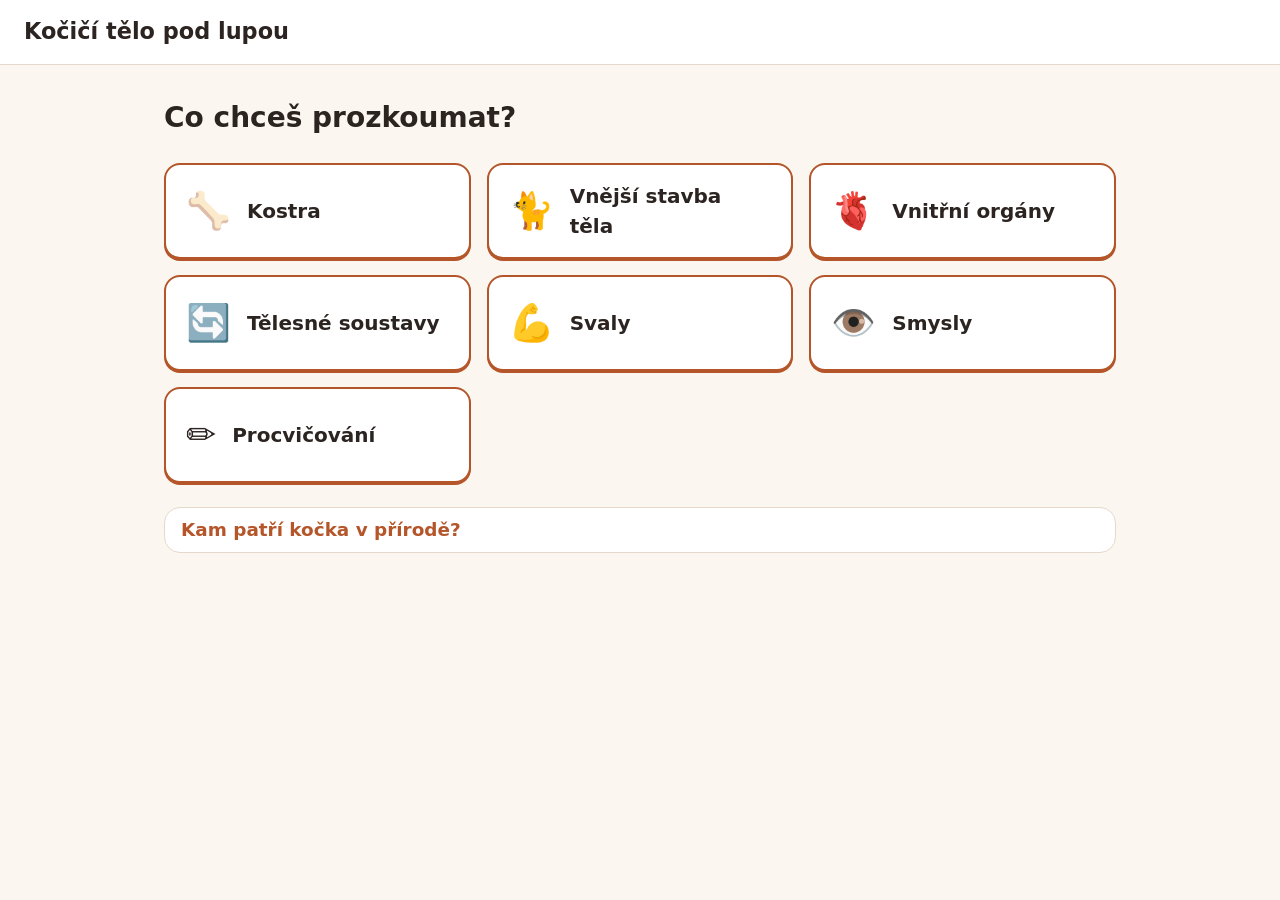
==== index.html @ aabc293d "Závěrečný kvíz with a printable Diplom (M7 stage 3) - data/zaverecny.js (sections, counts, new funny" ====
<!DOCTYPE html>
<html lang="cs">
<head>
  <meta charset="utf-8">
  <meta name="viewport" content="width=device-width, initial-scale=1">
  <title>Kočičí tělo pod lupou</title>
  <link rel="stylesheet" href="styles/main.css">
</head>
<body>
  <header class="app-header">
    <a class="app-title" href="#/">Kočičí tělo pod lupou</a>
  </header>

  <!-- Screens are rendered into #app by scripts/app.js -->
  <main id="app" class="app-main" tabindex="-1"></main>

  <noscript>
    <p class="noscript">Aplikace potřebuje zapnutý JavaScript.</p>
  </noscript>

  <!-- Classic scripts, loaded in order. No modules, no fetch(): works from file:// -->
  <script src="data/sections.js"></script>
  <script src="data/zarazeni.js"></script>
  <script src="data/spoj.js"></script>
  <script src="data/popisky.js"></script>
  <script src="data/zaverecny.js"></script>
  <script src="data/soustavy-kviz.js"></script>
  <script src="data/kostra.js"></script>
  <script src="data/vnejsi.js"></script>
  <script src="data/organy.js"></script>
  <script src="data/svaly.js"></script>
  <script src="data/smysly.js"></script>
  <script src="data/hotspots-kostra.js"></script>
  <script src="scripts/atlas.js"></script>
  <script src="scripts/quiz.js"></script>
  <script src="scripts/spoj.js"></script>
  <script src="scripts/popisky.js"></script>
  <script src="scripts/zaverecny.js"></script>
  <script src="scripts/soustavy-kviz.js"></script>
  <script src="scripts/app.js"></script>
</body>
</html>
---- styles/main.css ----
/*
 * Main stylesheet. Tablet-first: base styles target ~768-1024 px,
 * with adjustments for phones (narrow) below.
 * Touch targets are at least 44 x 44 px.
 */

:root {
  --bg: #fbf7f0;
  --surface: #ffffff;
  --text: #2b2420;
  --muted: #5c5149;
  --accent: #b5562a;        /* links, active cards; 4.9:1 on white */
  --accent-soft: #f6e3d6;
  --border: #e4d9cc;
  --focus: #1a5fb4;
  --radius: 16px;
  --tap: 44px;
}

* { box-sizing: border-box; }

/* The hidden attribute must win over display rules such as grid. */
[hidden] { display: none !important; }

html { -webkit-text-size-adjust: 100%; }

body {
  margin: 0;
  font-family: system-ui, -apple-system, "Segoe UI", Roboto, Arial, sans-serif;
  font-size: 18px;
  line-height: 1.5;
  color: var(--text);
  background: var(--bg);
}

/* Visible keyboard focus everywhere */
:focus-visible {
  outline: 3px solid var(--focus);
  outline-offset: 3px;
}
.app-main:focus { outline: none; }

/* Header */
.app-header {
  background: var(--surface);
  border-bottom: 1px solid var(--border);
  padding: 0 24px;
}
.app-title {
  display: inline-flex;
  align-items: center;
  min-height: 64px;
  font-size: 1.4rem;
  font-weight: 700;
  color: var(--text);
  text-decoration: none;
}

.app-main {
  max-width: 1000px;
  margin: 0 auto;
  padding: 24px;
}

.screen-title {
  font-size: 1.75rem;
  margin: 8px 0 24px;
}

/* Main menu: 2 columns on tablet, 3 on wide screens, 1 on phones */
.menu {
  list-style: none;
  margin: 0;
  padding: 0;
  display: grid;
  grid-template-columns: repeat(2, 1fr);
  gap: 16px;
}

.menu-card {
  display: flex;
  align-items: center;
  gap: 16px;
  min-height: 96px;
  padding: 16px 20px;
  border-radius: var(--radius);
  border: 2px solid var(--border);
  background: var(--surface);
  color: var(--text);
  text-decoration: none;
  font-size: 1.25rem;
  font-weight: 600;
}

a.menu-card {
  border-color: var(--accent);
  box-shadow: 0 2px 0 var(--accent);
}
a.menu-card:hover,
a.menu-card:active {
  background: var(--accent-soft);
}

.menu-icon { font-size: 2.25rem; line-height: 1; }
.menu-label { flex: 1; }

.menu-card.is-soon {
  color: var(--muted);
  background: #f3eee7;
  cursor: default;
}
.menu-card.is-soon .menu-icon { filter: grayscale(1); opacity: 0.6; }

.menu-badge {
  font-size: 0.8rem;
  font-weight: 600;
  padding: 4px 10px;
  border-radius: 999px;
  background: var(--border);
  color: var(--muted);
  white-space: nowrap;
}

/* Section screen */
.back-link {
  display: inline-flex;
  align-items: center;
  min-height: var(--tap);
  padding: 0 4px;
  color: var(--accent);
  font-weight: 600;
  text-decoration: none;
}
.back-link:hover { text-decoration: underline; }

.placeholder {
  padding: 32px;
  border: 2px dashed var(--border);
  border-radius: var(--radius);
  background: var(--surface);
  color: var(--muted);
  text-align: center;
}

.noscript { padding: 24px; text-align: center; }

/* Wide screens */
@media (min-width: 1100px) {
  .menu { grid-template-columns: repeat(3, 1fr); }
}

/* Phones */
@media (max-width: 600px) {
  body { font-size: 17px; }
  .app-header { padding: 0 16px; }
  .app-main { padding: 16px; }
  .menu { grid-template-columns: 1fr; gap: 12px; }
  .menu-card { min-height: 72px; }
  .screen-title { font-size: 1.5rem; }
}

/* ===================== Atlas (stage 5) ===================== */
.app-main:has(.atlas), .app-main:has(.fakta) { max-width: 1400px; }

.atlas-toolbar {
  display: flex;
  flex-wrap: wrap;
  gap: 12px 20px;
  align-items: center;
  margin: 0 0 16px;
}
.seg, .toggles { display: flex; flex-wrap: wrap; gap: 8px; }

.seg-btn, .toggle {
  min-height: var(--tap);
  min-width: var(--tap);
  padding: 0 16px;
  border-radius: 999px;
  border: 2px solid var(--accent);
  background: var(--surface);
  color: var(--accent);
  font: inherit;
  font-weight: 600;
  cursor: pointer;
}
.seg-btn[aria-pressed="true"] { background: var(--accent); color: #fff; }
.toggle::before {                       /* switch-like marker, not only colour */
  content: "";
  display: inline-block;
  width: 0.9em; height: 0.9em;
  margin-right: 8px;
  vertical-align: -0.1em;
  border: 2px solid currentColor;
  border-radius: 4px;
}
.toggle[aria-pressed="true"] { background: var(--accent-soft); }
.toggle[aria-pressed="true"]::before { background: currentColor; box-shadow: inset 0 0 0 2px var(--surface); }

/* Layout: tablet landscape and desktop = figure + card side by side;
   portrait and narrow screens = stacked. */
.atlas-layout {
  display: grid;
  grid-template-columns: minmax(0, 1fr) minmax(280px, 34%);
  gap: 20px;
  align-items: start;
}
@media (max-width: 899px), (orientation: portrait) {
  .atlas-layout { grid-template-columns: minmax(0, 1fr); }
}

.atlas-figure {
  background: #fff;
  border: 1px solid var(--border);
  border-radius: var(--radius);
  padding: 8px;
}
.atlas-svg { display: block; width: 100%; height: auto; touch-action: manipulation; }
.atlas-credit { margin: 6px 4px 0; font-size: 0.78rem; color: var(--muted); }
.atlas-credit a { color: var(--accent); }
/* "Podívej se na kosti →" under a body-part card. */
.card-link { margin: 16px 0 0; display: flex; flex-wrap: wrap; gap: 8px; }
.card-link .part-link { display: inline-flex; }

/* Hotspots: invisible until hovered, focused or selected. */
.hotspot polygon {
  fill: rgba(181, 86, 42, 0);
  stroke: rgba(181, 86, 42, 0);
  stroke-width: 2px;
  vector-effect: non-scaling-stroke;
  cursor: pointer;
  transition: fill .15s;
}
.hotspot:hover polygon { fill: rgba(181, 86, 42, 0.14); stroke: rgba(181, 86, 42, 0.6); }
.hotspot:focus { outline: none; }
.hotspot:focus-visible polygon { fill: rgba(26, 95, 180, 0.12); stroke: var(--focus); stroke-width: 3px; }
.hotspot.is-selected polygon { fill: rgba(181, 86, 42, 0.32); stroke: var(--accent); stroke-width: 3px; }

/* Margin labels ("Popisky") */
.atlas-label { fill: #2b2420; font-family: system-ui, -apple-system, "Segoe UI", Roboto, Arial, sans-serif; cursor: pointer; }
.atlas-label.is-selected { fill: var(--accent); font-weight: 700; }
.atlas-leader { stroke: #8a7d74; stroke-width: 1.5px; vector-effect: non-scaling-stroke; }
.atlas-leader.is-selected { stroke: var(--accent); stroke-width: 2.5px; }
.atlas-dot { fill: #8a7d74; stroke: #fff; stroke-width: 1px; vector-effect: non-scaling-stroke; }
.atlas-dot.is-selected { fill: var(--accent); }

/* Info card */
.atlas-card {
  background: var(--surface);
  border: 2px solid var(--border);
  border-radius: var(--radius);
  padding: 16px 20px;
  min-height: 120px;
}
.card-empty { color: var(--muted); margin: 24px 0; text-align: center; }
.card-head { display: flex; align-items: flex-start; gap: 8px; }
.card-title { flex: 1; margin: 0; font-size: 1.75rem; line-height: 1.2; }
.card-close {
  min-width: var(--tap); min-height: var(--tap);
  border: 0; border-radius: 50%;
  background: var(--accent-soft); color: var(--text);
  font-size: 1.6rem; line-height: 1; cursor: pointer;
}
.card-latin { margin: 2px 0 0; font-style: italic; color: var(--muted); font-size: 0.95rem; }
.card-badge {
  display: inline-block; margin: 8px 0 0; padding: 2px 10px;
  border-radius: 999px; background: var(--accent-soft); font-size: 0.8rem; font-weight: 600;
}
.card-h { margin: 16px 0 4px; font-size: 1.05rem; color: var(--accent); }
.card-p { margin: 0; }
.card-extra-h { margin-top: 24px; padding-top: 12px; border-top: 1px solid var(--border); color: var(--text); }
.extra { border-bottom: 1px solid var(--border); }
.extra summary {
  min-height: var(--tap); display: flex; align-items: center;
  font-weight: 600; cursor: pointer; list-style-position: inside;
}
.extra-body { padding: 0 0 12px; }
.extra-body .card-p { margin: 4px 0; }

@media (max-width: 600px) {
  .card-title { font-size: 1.5rem; }
  .seg-btn, .toggle { padding: 0 12px; }
}

/* Phones: with labels on, keep the figure readable and let it scroll sideways. */
@media (max-width: 600px) {
  .atlas-figure.has-labels.is-wide { overflow-x: auto; -webkit-overflow-scrolling: touch; }
  .atlas-figure.has-labels.is-wide .atlas-svg { width: 760px; max-width: none; }
}

/* ===================== Quiz (stage 6) ===================== */
.screen-head { display: flex; flex-wrap: wrap; align-items: center; justify-content: space-between; gap: 12px; }
.screen-head .screen-title { margin: 8px 0 16px; }
.quiz-open, .quiz-next {
  display: inline-flex; align-items: center; justify-content: center;
  min-height: var(--tap); padding: 0 22px;
  border-radius: 999px; border: 2px solid var(--accent);
  background: var(--accent); color: #fff;
  font: inherit; font-weight: 700; text-decoration: none; cursor: pointer;
}
.quiz-secondary { background: var(--surface); color: var(--accent); }
.quiz-head { margin: 0 0 12px; }
.quiz-progress { margin: 0; color: var(--muted); font-weight: 600; }
.quiz-prompt { margin: 4px 0 0; font-size: 2rem; line-height: 1.2; }
.quiz-prompt:focus { outline: none; }

/* No hover reveal in the quiz: the outline would give the answer away. */
.quiz-svg .hotspot:hover polygon { fill: rgba(0,0,0,0); stroke: rgba(0,0,0,0); }
.quiz-svg .hotspot.is-right polygon { fill: rgba(38, 140, 70, 0.35); stroke: #1f7a3d; stroke-width: 3px; }
.quiz-svg .hotspot.is-wrong polygon { fill: rgba(200, 40, 40, 0.30); stroke: #b3261e; stroke-width: 3px; }
.quiz-svg.is-answered .hotspot { cursor: default; }

.quiz-verdict { margin: 0 0 8px; font-size: 1.5rem; font-weight: 700; }
.quiz-verdict.is-right { color: #1f7a3d; }
.quiz-verdict.is-wrong { color: #b3261e; }
.quiz-verdict.is-right::before { content: "✓ "; }
.quiz-verdict.is-wrong::before { content: "✗ "; }
.quiz-miss { margin: 0; color: var(--muted); }
.quiz-feedback .quiz-next { margin-top: 16px; }
.quiz-summary { max-width: 640px; }
.quiz-missed { margin: 4px 0 0; padding-left: 20px; }
.quiz-missed li { margin: 6px 0; }
.quiz-actions { display: flex; flex-wrap: wrap; gap: 12px; margin-top: 20px; }

/* ===================== Kostra part screens (M2 stage 4) ===================== */
.parts { margin: 8px 0 16px; }
.parts-h { margin: 0 0 8px; font-size: 1.1rem; color: var(--muted); }
.part-nav, .fig-tabs { list-style: none; margin: 0; padding: 0; display: flex; flex-wrap: wrap; gap: 8px; }
.part-link, .fig-tab {
  display: inline-flex; align-items: center; min-height: var(--tap); padding: 0 16px;
  border-radius: 999px; border: 2px solid var(--accent);
  background: var(--surface); color: var(--accent);
  font-weight: 700; text-decoration: none;
}
.part-link:hover, .fig-tab:hover { background: var(--accent-soft); }
.fig-nav { margin: 0 0 16px; }
.fig-note { margin: 0 0 12px; color: var(--muted); }
.fig-tab[aria-current="page"], .fig-tab[aria-current="step"] { background: var(--accent); color: #fff; }
.part-link:focus-visible, .fig-tab:focus-visible { outline: 3px solid var(--focus); outline-offset: 2px; }

/* ===================== Mini card "Zařazení kočky v přírodě" (M2 stage 5) ===================== */
.zarazeni { margin: 24px 0 0; background: var(--surface); border: 1px solid var(--border); border-radius: var(--radius); padding: 0 16px; }
.zar-summary { min-height: var(--tap); display: flex; align-items: center; cursor: pointer; font-weight: 700; font-size: 1.15rem; color: var(--accent); }
.zar-summary:focus-visible { outline: 3px solid var(--focus); outline-offset: 2px; border-radius: 8px; }
.zar-intro { margin: 0 0 12px; color: var(--muted); }
.zar-list { list-style: none; margin: 0 0 16px; padding: 0; }
.zar-row { position: relative; margin: 0 0 0 12px; padding: 8px 0 12px 20px; border-left: 3px solid var(--accent-soft); }
.zar-row::before { content: ""; position: absolute; left: -8px; top: 16px; width: 13px; height: 13px; border-radius: 50%; background: var(--accent); }
.zar-row.is-cat { border-left-color: transparent; }
.zar-row.is-cat .zar-name { font-size: 1.25rem; }
.zar-head { margin: 0; display: flex; flex-wrap: wrap; align-items: baseline; gap: 4px 10px; }
.zar-rank { color: var(--muted); font-size: 0.9rem; min-width: 4.5em; }
.zar-name { font-size: 1.1rem; }
.zar-la { color: var(--muted); font-style: italic; font-size: 0.95rem; }
.zar-text { margin: 4px 0 0; }
.zar-link { display: inline-flex; align-items: center; min-height: var(--tap); color: var(--accent); font-weight: 700; }

/* ===================== Quiz "Spoj, co patří k sobě" (M2 stage 6) ===================== */
.screen-games { margin-top: 0; }
.spoj-howto { margin: 4px 0 16px; color: var(--muted); }
.spoj-board { display: grid; grid-template-columns: minmax(0, 2fr) minmax(0, 3fr); gap: 16px 24px; }
.spoj-h { margin: 0 0 8px; font-size: 1.05rem; color: var(--muted); }
.spoj-col { list-style: none; margin: 0; padding: 0; display: grid; gap: 10px; }
.spoj-btn {
  position: relative; width: 100%; min-height: var(--tap); padding: 10px 14px;
  display: flex; align-items: center; gap: 10px; text-align: left;
  font: inherit; color: var(--text); background: var(--surface);
  border: 2px solid var(--border); border-radius: 12px; cursor: pointer;
}
.spoj-name { font-weight: 700; }
.spoj-btn:hover:not(:disabled) { border-color: var(--accent); }
.spoj-btn:focus-visible { outline: 3px solid var(--focus); outline-offset: 2px; }
.spoj-btn.is-picked { border-color: var(--accent); background: var(--accent-soft); box-shadow: inset 0 0 0 2px var(--accent); }
.spoj-btn.is-right { border-color: #1f7a3d; background: #e6f3ea; color: var(--text); cursor: default; }
.spoj-btn.is-funny { border-style: dashed; color: var(--muted); cursor: default; }
.spoj-btn:disabled { opacity: 1; }
.spoj-btn.is-wrong { animation: spoj-shake 0.4s; border-color: #b3261e; }
@keyframes spoj-shake { 0%, 100% { transform: none; } 25% { transform: translateX(-6px); } 75% { transform: translateX(6px); } }
@media (prefers-reduced-motion: reduce) { .spoj-btn.is-wrong { animation: none; } }
.spoj-num {
  flex: none; display: inline-flex; align-items: center; justify-content: center;
  width: 28px; height: 28px; border-radius: 50%; background: #1f7a3d; color: #fff; font-weight: 700; font-size: 0.95rem;
}
.spoj-feedback { min-height: 1.6em; margin: 16px 0 0; font-weight: 700; font-size: 1.15rem; }
.spoj-feedback.is-right { color: #1f7a3d; }
.spoj-feedback.is-wrong { color: #b3261e; }
.spoj-feedback.is-funny { color: var(--accent); }
.spoj-game .quiz-next { margin-top: 16px; }
@media (max-width: 600px) {
  .spoj-board { grid-template-columns: 1fr; }
  .spoj-names { grid-template-columns: 1fr 1fr; }
}

/* Tělesné soustavy: the chosen system's organs stay in colour and are outlined; the rest is faded. */
.system-fade { fill: rgba(255, 255, 255, 0.72); pointer-events: none; }
.atlas-figure.is-system .hotspot polygon { stroke: rgba(181, 86, 42, 0.9); stroke-width: 3px; }
.atlas-figure.is-system .hotspot:hover polygon { fill: rgba(181, 86, 42, 0.18); }
.atlas-figure.is-system .hotspot.is-selected polygon { fill: rgba(181, 86, 42, 0.40); stroke: var(--accent); stroke-width: 3px; }
.system-organs { list-style: none; margin: 4px 0 12px; padding: 0; display: flex; flex-wrap: wrap; gap: 8px; }
.organ-chip { font: inherit; min-height: 44px; padding: 8px 14px; border-radius: 22px; border: 2px solid var(--accent); background: transparent; color: inherit; cursor: pointer; }
.organ-chip:hover { background: rgba(181, 86, 42, 0.10); }
.organ-chip:focus-visible { outline: 3px solid var(--focus); outline-offset: 2px; }

/* Quiz "Do které soustavy patří?" */
.sk-answers { margin-bottom: 4px; }
.sk-option { width: 100%; text-align: left; }
.spoj-btn.is-chosen-wrong { background: #fbe9e7; }
.sk-spot polygon { fill: rgba(181, 86, 42, 0.12); stroke: var(--accent); stroke-width: 4px; }
.system-note { padding: 8px 12px; border-left: 4px solid var(--accent); background: var(--accent-soft); border-radius: 0 8px 8px 0; }

/* Jak kočka skáče (M5 stage 5): numbered step tabs, previous / next under the figure. */
.step-tabs { list-style: none; }
.step-nav { display: flex; justify-content: space-between; gap: 8px; margin: 16px 0 0; }
.step-nav .part-link:only-child { margin-left: auto; }
.atlas-figure.is-system .hotspot.is-also polygon { stroke: rgba(181, 86, 42, 0.55); stroke-dasharray: 6 4; }
.organ-chip.is-also { border-style: dashed; }

/* Smysly: Zajímavosti tab (fact cards) */
.fakta-head { display: flex; flex-wrap: wrap; align-items: center; justify-content: space-between; gap: 8px 16px; margin-bottom: 12px; }
.fakta-head .fig-note { margin: 0; }
.fakta { display: grid; grid-template-columns: repeat(auto-fill, minmax(280px, 1fr)); gap: 16px; }
.fakt { background: var(--surface); border: 1px solid var(--border); border-radius: var(--radius); padding: 16px; }
.fakt.is-focus { outline: 3px solid var(--accent); outline-offset: 2px; }
.fakt .card-title { font-size: 1.25rem; margin: 0 0 8px; }
.fakt-fig { margin: 12px 0 0; }
.fakt-fig img { display: block; max-width: 100%; height: auto; margin: 0 auto; }

/* Procvičování: games grouped by section */
.hub { display: grid; grid-template-columns: repeat(auto-fill, minmax(320px, 1fr)); gap: 16px; }
.hub-group { background: var(--surface); border: 1px solid var(--border); border-radius: var(--radius); padding: 16px; }
.hub-h { font-size: 1.25rem; margin: 0 0 12px; }
.hub .quiz-actions { flex-direction: column; align-items: stretch; }

/* Doplň popisky (M7 stage 2) */
.popisky-labels { list-style: none; margin: 0 0 12px; padding: 0; display: flex; flex-direction: column; gap: 8px; }
.popisky-label { touch-action: none; cursor: grab; }
.popisky-label.is-right { cursor: default; }
.popisky-spot { cursor: pointer; outline: none; }
.popisky-spot circle { fill: #fff; stroke: var(--accent); stroke-width: 3px; vector-effect: non-scaling-stroke; }
.popisky-spot text { fill: var(--accent); font-weight: 700; pointer-events: none; }
.popisky-spot:focus-visible circle { stroke: var(--focus); stroke-width: 5px; }
.popisky-spot.is-right circle { fill: #1f7a3d; stroke: #1f7a3d; }
.popisky-spot.is-right text { fill: #fff; }
.popisky-spot.is-wrong circle { fill: #f6d4d1; stroke: #b3261e; }
.popisky-ghost { position: fixed; z-index: 50; transform: translate(-50%, -120%); pointer-events: none; padding: 8px 14px;
  background: var(--accent); color: #fff; border-radius: 999px; font-weight: 700; box-shadow: 0 4px 12px rgba(0,0,0,.25); }

/* Závěrečný kvíz and Diplom (M7 stage 3) */
.final-choice { max-width: 720px; }
.final-answers { margin-bottom: 8px; }
.final-card:empty { display: none; }
.final-card { margin-top: 12px; }
.diplom-box { margin-top: 24px; padding-top: 16px; border-top: 1px solid var(--border); }
.diplom-box label { display: block; font-weight: 700; margin-bottom: 6px; }
.diplom-input { font: inherit; font-size: 1.2rem; min-height: var(--tap); padding: 6px 12px; width: min(100%, 360px);
  border: 2px solid var(--border); border-radius: 12px; }
.diplom-input:focus-visible { outline: 3px solid var(--focus); outline-offset: 2px; }
.diplom { margin-top: 20px; padding: 32px 24px; text-align: center; background: #fffdf8;
  border: 6px double var(--accent); border-radius: 12px; }
.diplom p { margin: 6px 0; }
.diplom-cat { font-size: 3rem; }
.diplom-title { font-size: 2.6rem; margin: 0; letter-spacing: 0.08em; text-transform: uppercase; color: var(--accent); }
.diplom-name { font-size: 2rem; font-weight: 700; }
.diplom-text { font-size: 1.15rem; }
.diplom-score { font-weight: 700; }
.diplom-date { color: var(--muted); }
@media print {
  body.print-diplom * { visibility: hidden; }
  body.print-diplom .diplom, body.print-diplom .diplom * { visibility: visible; }
  body.print-diplom .diplom { position: absolute; left: 0; top: 0; width: 100%; box-sizing: border-box; margin: 0; }
}
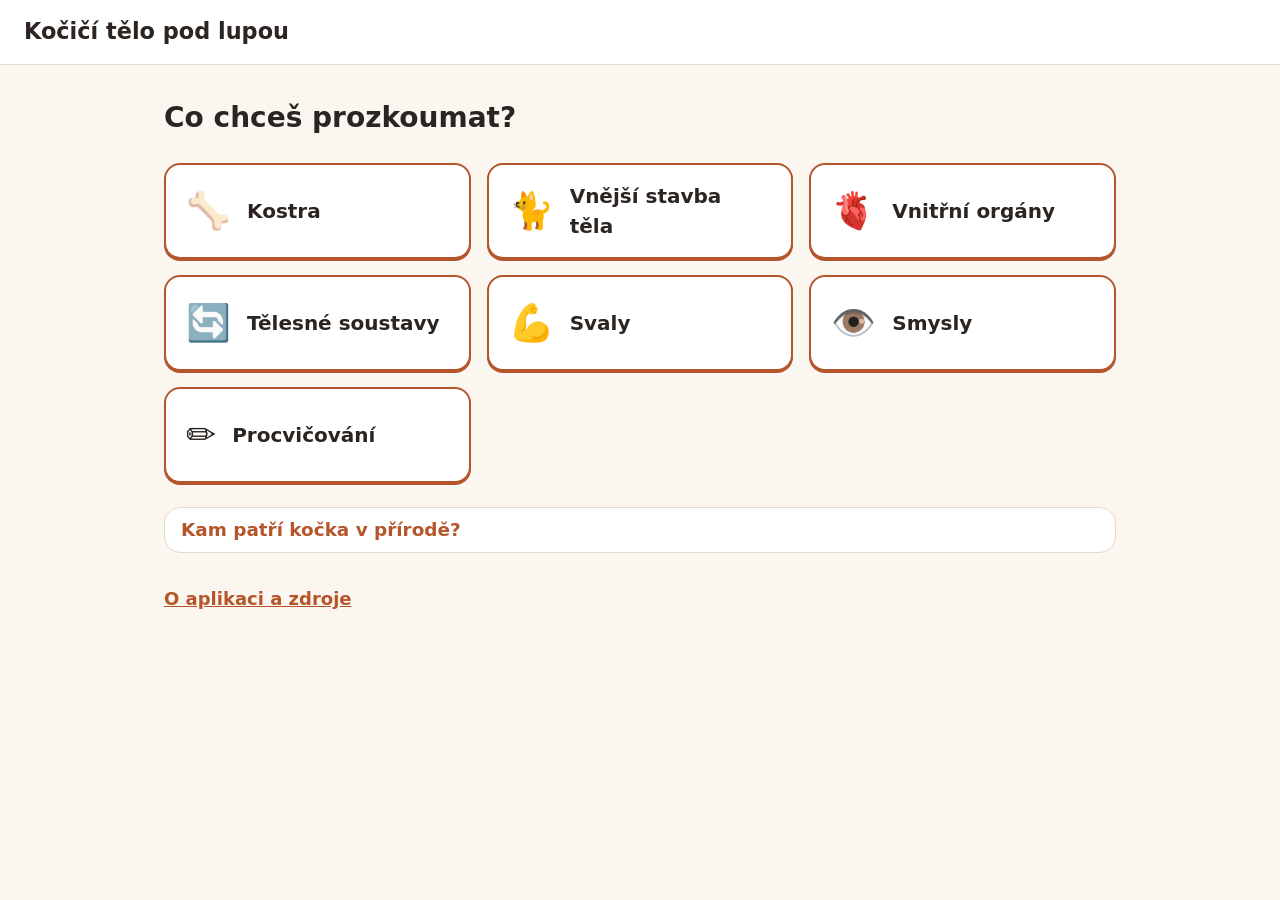
==== commit a4aa608c: "O aplikaci a zdroje page and licence audit (M8) - data/zdroje.js: every image with author, source, l" ====
--- a/index.html
+++ b/index.html
@@ -14,6 +14,8 @@
   <!-- Screens are rendered into #app by scripts/app.js -->
   <main id="app" class="app-main" tabindex="-1"></main>
 
+  <footer class="app-footer"><a id="about-link" href="#/o-aplikaci">O aplikaci a zdroje</a></footer>
+
   <noscript>
     <p class="noscript">Aplikace potřebuje zapnutý JavaScript.</p>
   </noscript>
@@ -24,6 +26,7 @@
   <script src="data/spoj.js"></script>
   <script src="data/popisky.js"></script>
   <script src="data/zaverecny.js"></script>
+  <script src="data/zdroje.js"></script>
   <script src="data/soustavy-kviz.js"></script>
   <script src="data/kostra.js"></script>
   <script src="data/vnejsi.js"></script>
--- a/styles/main.css
+++ b/styles/main.css
@@ -468,3 +468,16 @@
   body.print-diplom .diplom, body.print-diplom .diplom * { visibility: visible; }
   body.print-diplom .diplom { position: absolute; left: 0; top: 0; width: 100%; box-sizing: border-box; margin: 0; }
 }
+
+/* O aplikaci a zdroje (M8) */
+.app-footer { max-width: 1000px; margin: 0 auto; padding: 8px 24px 32px; }
+.app-main:has(.atlas) + .app-footer, .app-main:has(.fakta) + .app-footer { max-width: 1400px; }
+.app-footer a, .about-section a { color: var(--accent); font-weight: 600; }
+.about-section { margin-top: 24px; }
+.about-section h2 { font-size: 1.3rem; margin: 0 0 8px; }
+.about-card { background: var(--surface); border: 1px solid var(--border); border-radius: var(--radius); padding: 16px; margin-bottom: 12px; }
+.about-card h3 { margin: 0 0 8px; font-size: 1.1rem; }
+.about-p { margin: 6px 0; line-height: 1.5; }
+.about-figs { columns: 2 260px; margin: 8px 0 0; padding-left: 20px; }
+.about-figs li { break-inside: avoid; margin-bottom: 2px; }
+@media print { .app-footer { display: none; } }
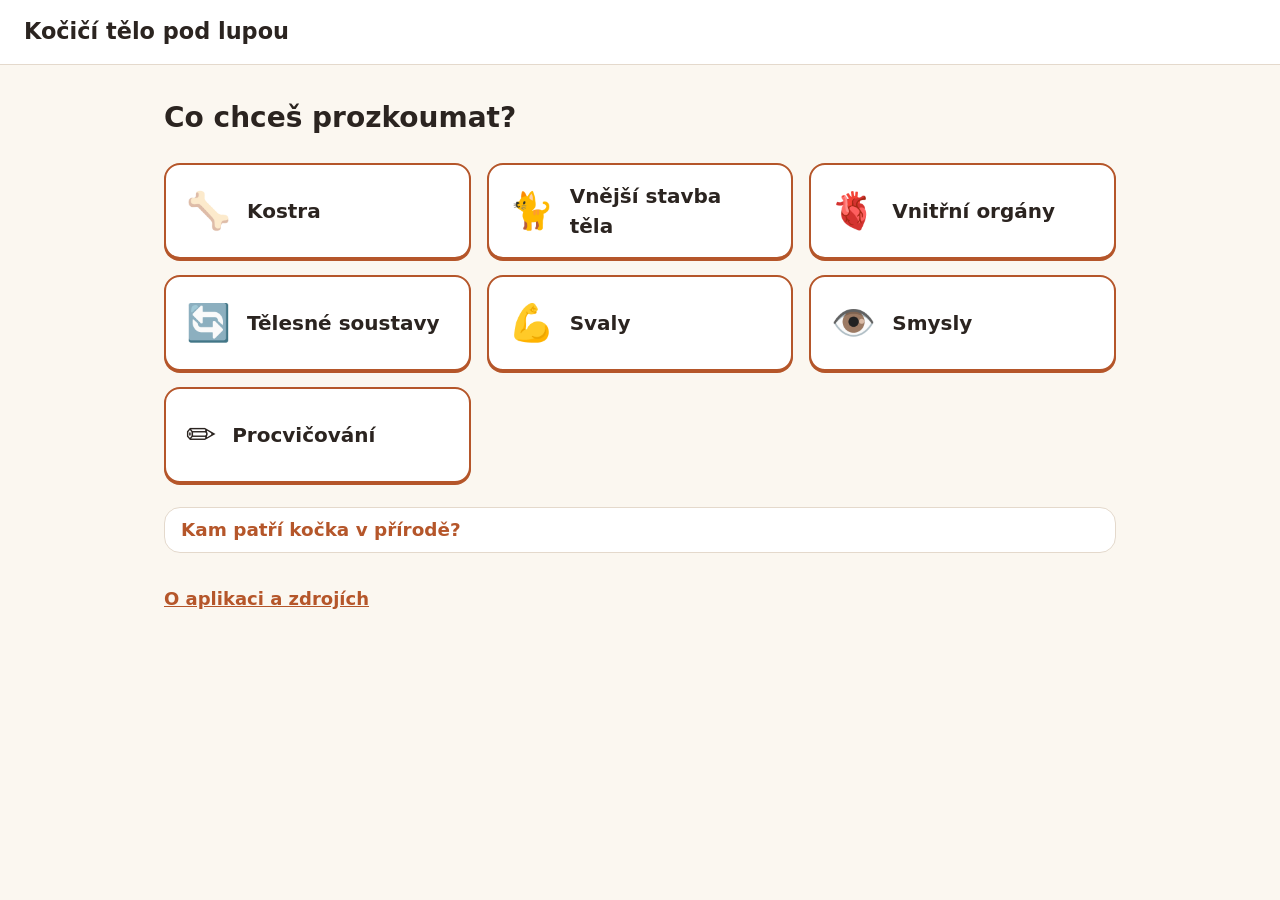
==== commit c3e0879f: "O aplikaci a zdrojích: Lenka's proofreading Co-Authored-By: Claude Opus 5.5 <noreply@anthropic.com> " ====
--- a/index.html
+++ b/index.html
@@ -14,7 +14,7 @@
   <!-- Screens are rendered into #app by scripts/app.js -->
   <main id="app" class="app-main" tabindex="-1"></main>
 
-  <footer class="app-footer"><a id="about-link" href="#/o-aplikaci">O aplikaci a zdroje</a></footer>
+  <footer class="app-footer"><a id="about-link" href="#/o-aplikaci">O aplikaci a zdrojích</a></footer>
 
   <noscript>
     <p class="noscript">Aplikace potřebuje zapnutý JavaScript.</p>
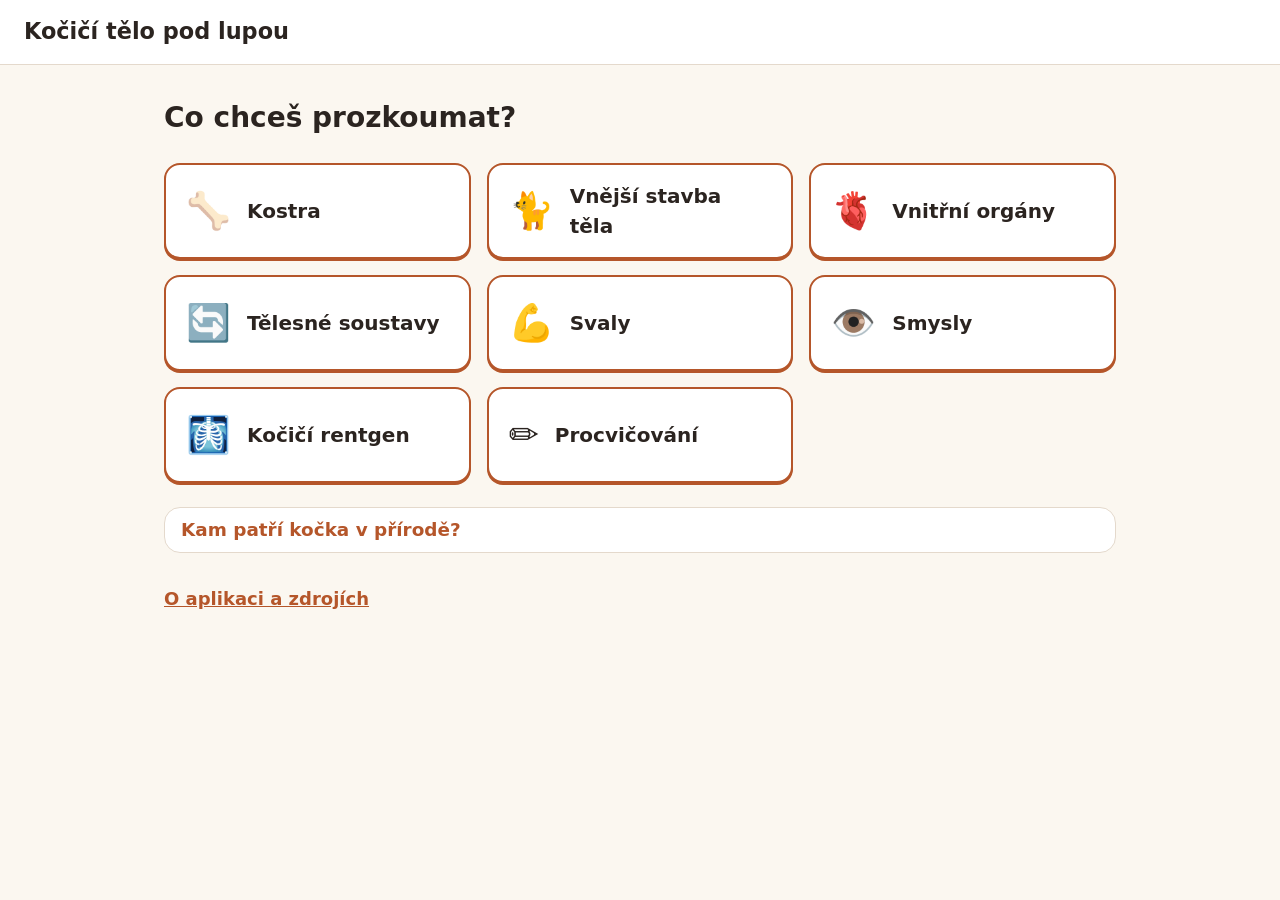
==== commit 17c2723d: "Kočičí rentgen stage 4: the screen (#43) - New menu item Kočičí rentgen (scripts/rentgen.js, texts i" ====
--- a/index.html
+++ b/index.html
@@ -34,12 +34,16 @@
   <script src="data/svaly.js"></script>
   <script src="data/smysly.js"></script>
   <script src="data/hotspots-kostra.js"></script>
+  <script src="data/rentgen.js"></script>
+  <script src="data/rentgen-kosti.js"></script>
+  <script src="data/rentgen-areas.js"></script>
   <script src="scripts/atlas.js"></script>
   <script src="scripts/quiz.js"></script>
   <script src="scripts/spoj.js"></script>
   <script src="scripts/popisky.js"></script>
   <script src="scripts/zaverecny.js"></script>
   <script src="scripts/soustavy-kviz.js"></script>
+  <script src="scripts/rentgen.js"></script>
   <script src="scripts/app.js"></script>
 </body>
 </html>
--- a/styles/main.css
+++ b/styles/main.css
@@ -481,3 +481,45 @@
 .about-figs { columns: 2 260px; margin: 8px 0 0; padding-left: 20px; }
 .about-figs li { break-inside: avoid; margin-bottom: 2px; }
 @media print { .app-footer { display: none; } }
+
+/* ===================== Kočičí rentgen (#43, stage 4) ===================== */
+.rentgen .fig-nav + .fig-nav { margin-top: -6px; }
+.rg-stage { position: relative; width: 100%; overflow: hidden; border-radius: 8px; user-select: none; -webkit-user-select: none; }
+.rg-base, .rg-over img { position: absolute; inset: 0; width: 100%; height: 100%; display: block; }
+.rg-over { position: absolute; inset: 0; pointer-events: none; }
+.rg-svg { position: absolute; inset: 0; width: 100%; height: 100%; cursor: crosshair; touch-action: manipulation; }
+.rg-svg-top { pointer-events: none; }
+.rg-stage:has(.rg-svg-top) { cursor: crosshair; }
+.rg-figure.rg-dark, .rentgen.is-whole .rg-figure, .rentgen .is-whole .rg-figure { background: #060c1a; }
+.rg-dark .atlas-credit, .is-whole .atlas-credit { color: #c9d4e8; }
+.rg-dark .atlas-credit a, .is-whole .atlas-credit a { color: #9fc3ff; }
+/* the magnifying glass: a round window onto the X-ray picture */
+.rg-lens {
+  position: absolute; border-radius: 50%;
+  border: 4px solid #fff; box-shadow: 0 0 0 3px #2b2420, 0 6px 18px rgba(0, 0, 0, .35);
+  background-color: #060c1a; background-repeat: no-repeat;
+  cursor: grab; touch-action: none;
+}
+.rg-lens:active { cursor: grabbing; }
+.rg-lens:focus-visible { outline: 4px solid var(--focus); outline-offset: 3px; }
+.rg-lens[hidden] { display: none; }
+.rg-hl path { fill: rgba(255, 196, 0, .16); stroke: #ffb300; stroke-width: 2px; vector-effect: non-scaling-stroke; pointer-events: none; }
+.rg-found { margin-bottom: 4px; }
+.organ-chip[aria-pressed="true"] { background: var(--accent); color: #fff; }
+.rg-title { margin-top: 16px; }
+.rg-approx, .rg-wildcat { margin-top: 10px; }
+/* gallery */
+.rg-gallery { list-style: none; margin: 0; padding: 0; display: grid; grid-template-columns: repeat(auto-fill, minmax(200px, 1fr)); gap: 16px; }
+.rg-gal-card {
+  display: flex; flex-direction: column; height: 100%;
+  border: 2px solid var(--border); border-radius: var(--radius); overflow: hidden;
+  background: var(--surface); color: var(--text); text-decoration: none; font-weight: 700;
+}
+.rg-gal-card:hover { border-color: var(--accent); }
+.rg-gal-card:focus-visible { outline: 3px solid var(--focus); outline-offset: 2px; }
+.rg-gal-img { display: block; position: relative; aspect-ratio: 4 / 3; background: #060c1a; overflow: hidden; }
+.rg-gal-img img { position: absolute; inset: 0; width: 100%; height: 100%; object-fit: contain; display: block; }
+.rg-gal-title { padding: 10px 14px; min-height: var(--tap); display: flex; align-items: center; }
+.rg-gal-back { margin: 0 0 12px; }
+.rg-gal-h { margin: 4px 0 6px; font-size: 1.5rem; }
+.rg-gal-text { margin: 0 0 12px; max-width: 60rem; }
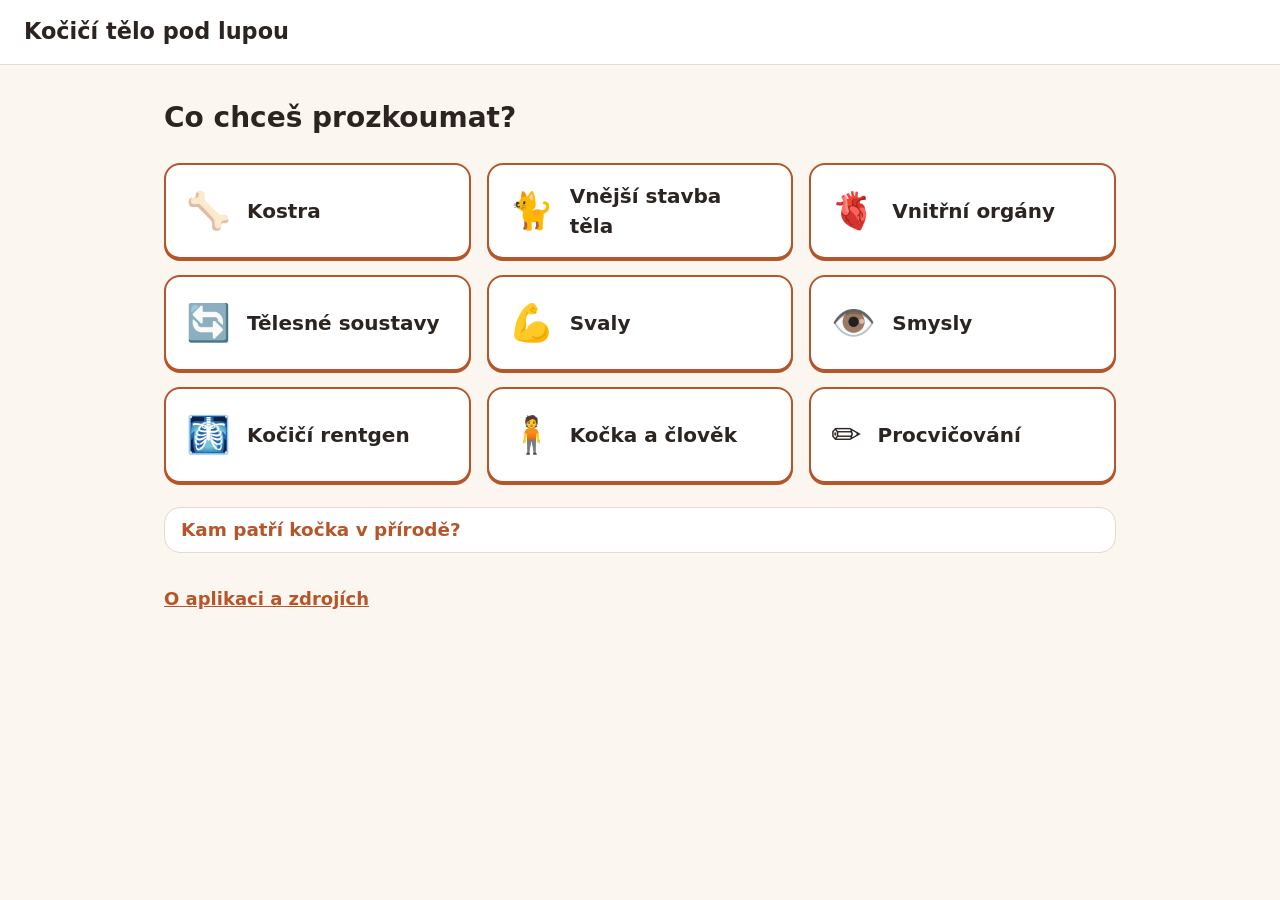
==== commit b48f8dbe: "Kočka a člověk: the screen (#72 stage 4) New menu section with tabs Kostra (four views of the human " ====
--- a/index.html
+++ b/index.html
@@ -34,16 +34,20 @@
   <script src="data/svaly.js"></script>
   <script src="data/smysly.js"></script>
   <script src="data/hotspots-kostra.js"></script>
+  <script src="data/clovek.js"></script>
+  <script src="data/hotspots-clovek.js"></script>
   <script src="data/rentgen.js"></script>
   <script src="data/rentgen-kosti.js"></script>
   <script src="data/rentgen-areas.js"></script>
   <script src="scripts/atlas.js"></script>
+  <script src="scripts/infocard.js"></script>
   <script src="scripts/quiz.js"></script>
   <script src="scripts/spoj.js"></script>
   <script src="scripts/popisky.js"></script>
   <script src="scripts/zaverecny.js"></script>
   <script src="scripts/soustavy-kviz.js"></script>
   <script src="scripts/rentgen.js"></script>
+  <script src="scripts/clovek.js"></script>
   <script src="scripts/app.js"></script>
 </body>
 </html>
--- a/styles/main.css
+++ b/styles/main.css
@@ -523,3 +523,51 @@
 .rg-gal-back { margin: 0 0 12px; }
 .rg-gal-h { margin: 4px 0 6px; font-size: 1.5rem; }
 .rg-gal-text { margin: 0 0 12px; max-width: 60rem; }
+
+/* ===================== Hints and cards in the games (scripts/infocard.js) ===================== */
+.hint-row { margin: 8px 0 0; text-align: center; }
+.hint-btn, .info-ok {
+  display: inline-flex; align-items: center; justify-content: center;
+  min-height: var(--tap); padding: 0 22px; border-radius: 999px; border: 2px solid var(--accent);
+  background: var(--surface); color: var(--accent); font: inherit; font-weight: 700; cursor: pointer;
+}
+.info-ok { background: var(--accent); color: #fff; }
+.hint-btn:hover { background: var(--accent-soft); }
+.hint-btn:focus-visible, .info-ok:focus-visible { outline: 3px solid var(--focus); outline-offset: 2px; }
+.quiz-more { margin: 12px 0; }
+.has-hint { display: flex; align-items: stretch; gap: 6px; }
+.has-hint > .spoj-btn { flex: 1; }
+.hint-icon {
+  flex: none; min-width: var(--tap); min-height: var(--tap);
+  border: 2px solid var(--border); border-radius: 12px; background: var(--surface);
+  font-size: 1.15rem; cursor: pointer;
+}
+.hint-icon:hover { border-color: var(--accent); background: var(--accent-soft); }
+.hint-icon:focus-visible { outline: 3px solid var(--focus); outline-offset: 2px; }
+.info-dialog {
+  border: 0; padding: 0; background: transparent;
+  width: min(560px, calc(100vw - 24px)); max-height: calc(100vh - 32px);
+}
+.info-dialog::backdrop { background: rgba(43, 36, 32, .45); }
+.info-dialog .info-card { box-shadow: 0 12px 40px rgba(0, 0, 0, .25); }
+.info-badge { margin: 0 0 8px; }
+.hint-note { color: var(--muted); }
+.more-btn { font: inherit; font-weight: 700; cursor: pointer; }
+.more-btn:focus-visible { outline: 3px solid var(--focus); outline-offset: 2px; }
+
+/* Kočka a člověk (#72): cat and human side by side, one shared card below. */
+.atlas-layout.no-card { grid-template-columns: minmax(0, 1fr); }
+.sub-tabs { margin-top: -4px; }
+.clovek-pair { display: grid; grid-template-columns: minmax(0, 1fr) minmax(0, 1fr); gap: 16px; align-items: start; }
+.clovek-pair.is-tall { grid-template-columns: minmax(0, 3fr) minmax(0, 2fr); }
+@media (max-width: 899px), (orientation: portrait) {
+  .clovek-pair, .clovek-pair.is-tall { grid-template-columns: minmax(0, 1fr); }
+}
+.clovek-col { min-width: 0; }
+.clovek-h { font-size: 1.15rem; margin: 0 0 6px; }
+.clovek-note { margin: 0 0 6px; color: var(--muted); font-size: 0.95rem; }
+.clovek-col .atlas-toolbar { min-height: 0; }
+.clovek-card { margin-top: 16px; }
+.card-badges { display: flex; flex-wrap: wrap; gap: 6px; }
+.vztah-stejne { background: #dff3e4; color: #1d5e2f; }
+.vztah-jine { background: #fde8d7; color: #8a3b0a; }
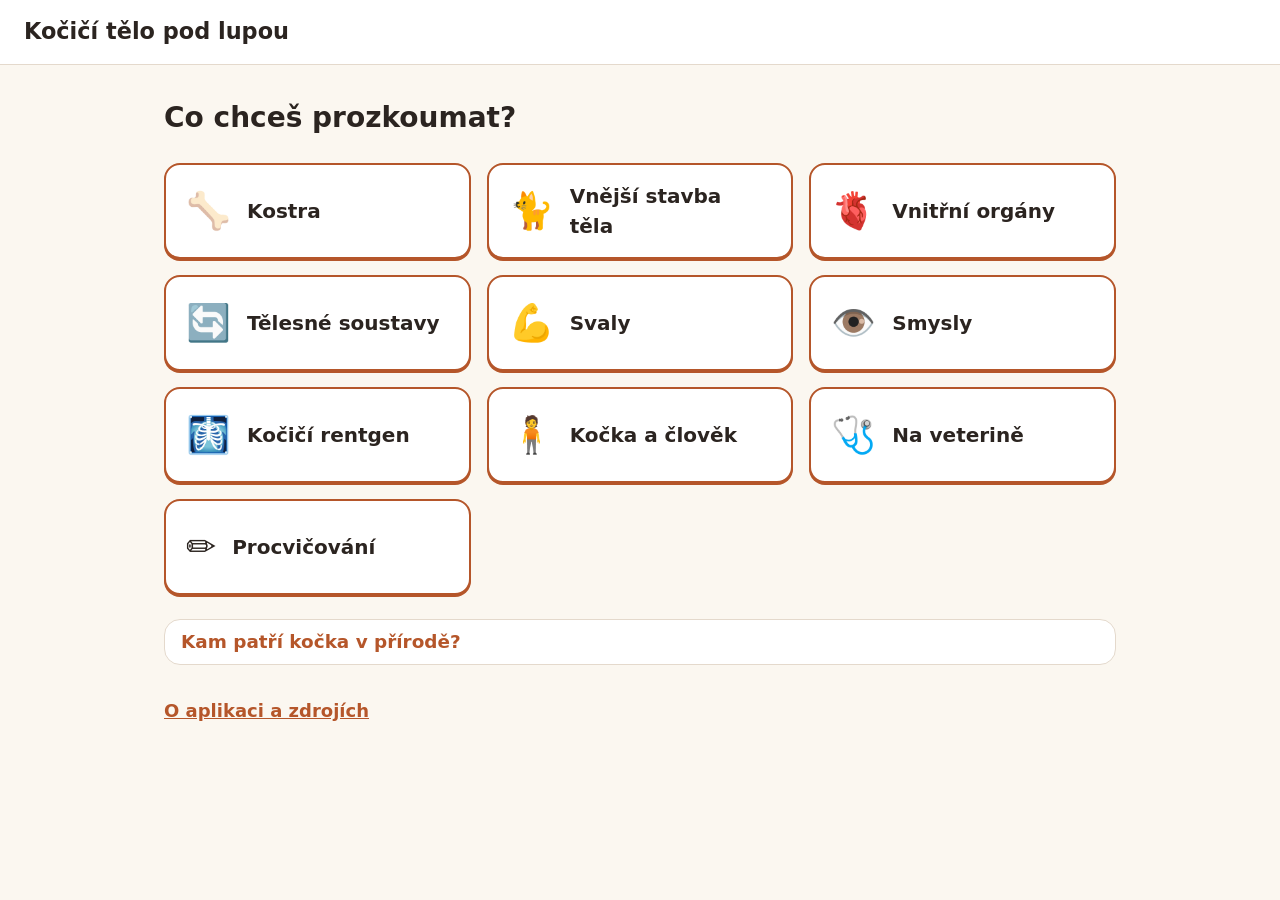
==== commit 44678c1d: "Na veterině stage 4b: section and Kočičí nemoci screen (#73) New menu section Na veterině with a sta" ====
--- a/index.html
+++ b/index.html
@@ -36,9 +36,12 @@
   <script src="data/hotspots-kostra.js"></script>
   <script src="data/clovek.js"></script>
   <script src="data/hotspots-clovek.js"></script>
+  <script src="data/clovek-hry.js"></script>
   <script src="data/rentgen.js"></script>
   <script src="data/rentgen-kosti.js"></script>
   <script src="data/rentgen-areas.js"></script>
+  <script src="data/nemoci.js"></script>
+  <script src="data/veterina.js"></script>
   <script src="scripts/atlas.js"></script>
   <script src="scripts/infocard.js"></script>
   <script src="scripts/quiz.js"></script>
@@ -47,7 +50,9 @@
   <script src="scripts/zaverecny.js"></script>
   <script src="scripts/soustavy-kviz.js"></script>
   <script src="scripts/rentgen.js"></script>
+  <script src="scripts/kdo-ma.js"></script>
   <script src="scripts/clovek.js"></script>
+  <script src="scripts/veterina.js"></script>
   <script src="scripts/app.js"></script>
 </body>
 </html>
--- a/styles/main.css
+++ b/styles/main.css
@@ -571,3 +571,22 @@
 .card-badges { display: flex; flex-wrap: wrap; gap: 6px; }
 .vztah-stejne { background: #dff3e4; color: #1d5e2f; }
 .vztah-jine { background: #fde8d7; color: #8a3b0a; }
+.screen-head .clovek-games { margin-bottom: 18px; }
+.clovek-group { font-size: 1.25rem; margin: 22px 0 10px; }
+
+/* ===================== Na veterině (#73 stage 4b) ===================== */
+.vet-menu { margin-top: 8px; }
+.menu-sub { display: block; margin-top: 4px; font-size: 0.95rem; font-weight: 400; color: var(--muted); }
+.nemoci-group { margin: 20px 0 0; }
+.nemoci-h { display: inline-block; margin: 0 0 10px; padding: 4px 14px; border-radius: 999px; font-size: 1.1rem; }
+.badge-pohotovost { background: #fde2e1; color: #8f1d17; }
+.badge-bezny { background: #fff1cc; color: #6b4b00; }
+.badge-zdrava { background: #dff3e4; color: #1d5e2f; }
+.nemoc-btn { cursor: pointer; font: inherit; font-weight: 700; }
+.nemoc-pozor { margin: 16px 0 0; padding: 12px 14px; border-radius: 12px; background: #fde2e1; color: #5e140f; border-left: 6px solid #c0392b; }
+.nemoc-pozor strong { color: #8f1d17; }
+.nemoc-obrazek { margin: 16px 0 0; }
+.nemoc-obrazek img { display: block; max-width: 100%; max-height: 50vh; border-radius: 12px; background: #000; }
+.nemoc-obrazek figcaption { margin-top: 4px; color: var(--muted); font-size: 0.9rem; }
+.card-back { cursor: pointer; font: inherit; font-weight: 700; margin: 0 0 8px; }
+.info-card button.part-link { cursor: pointer; font: inherit; font-weight: 700; }
